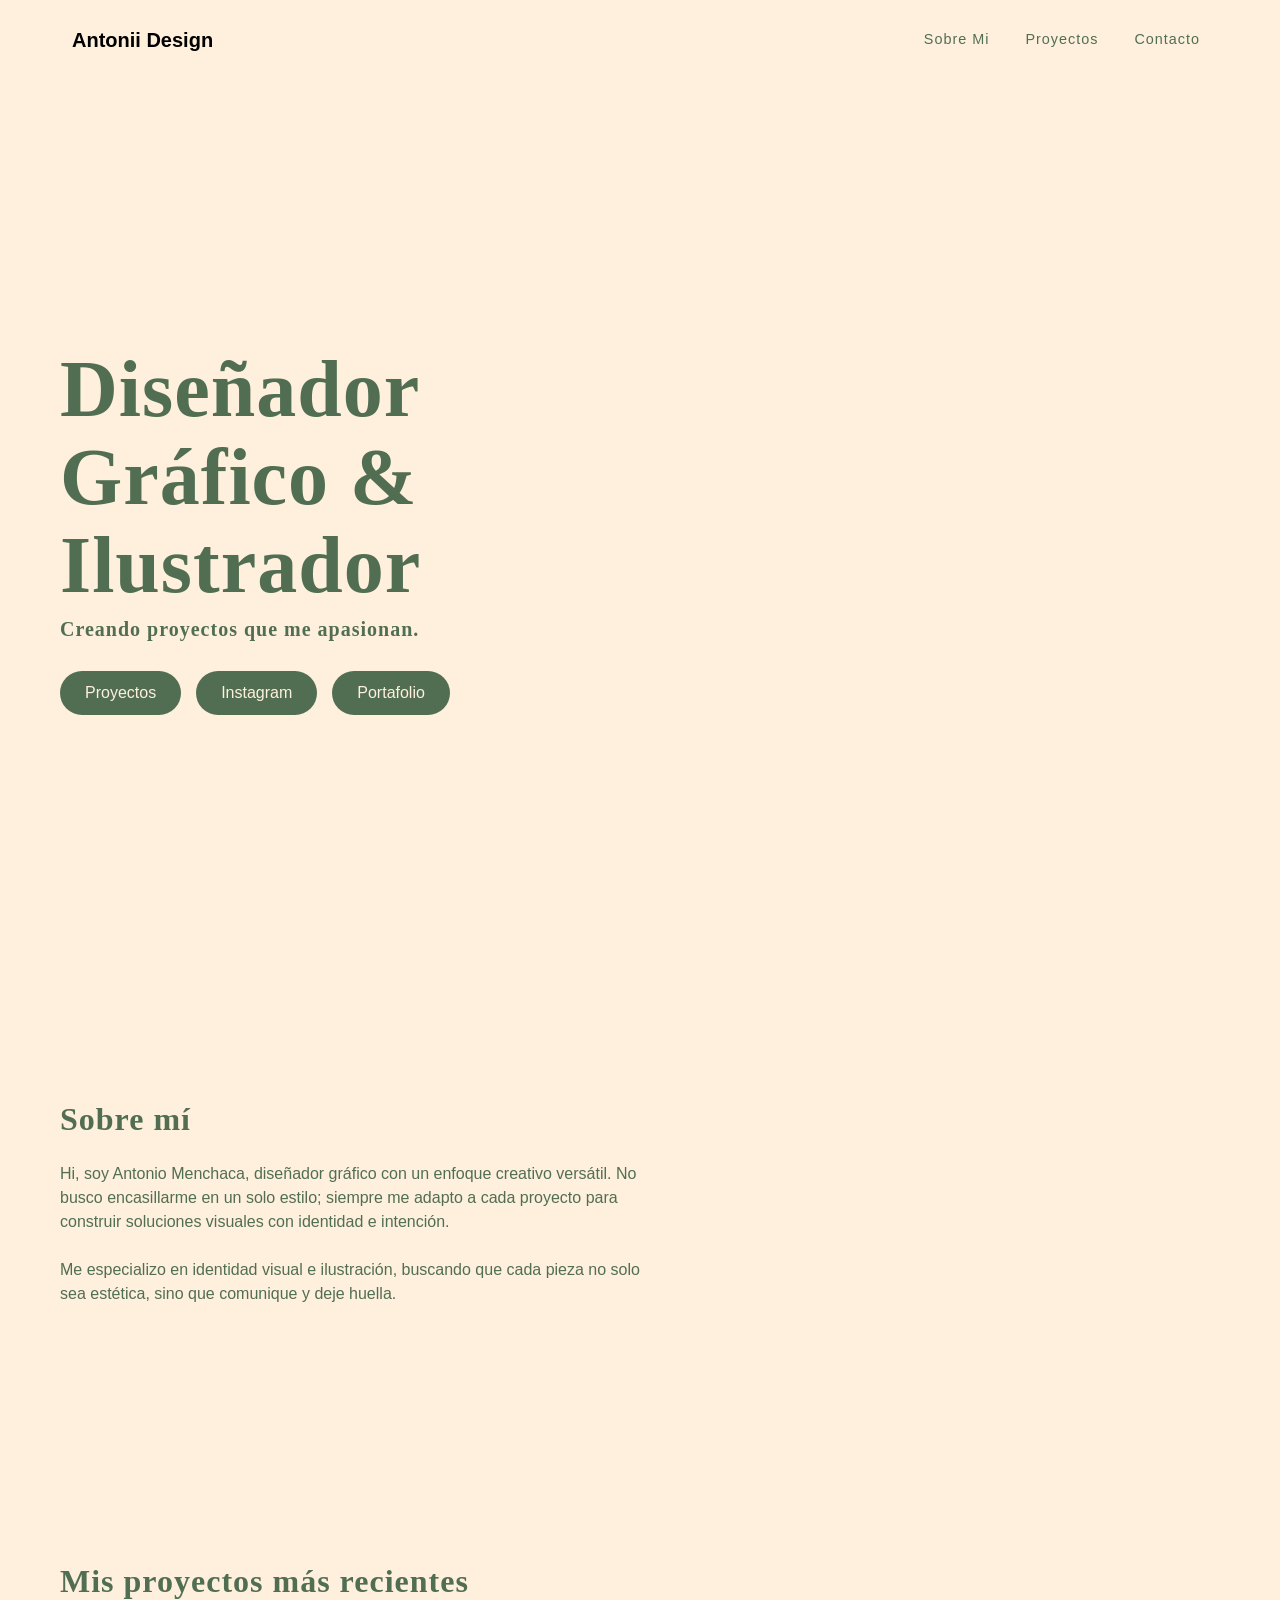
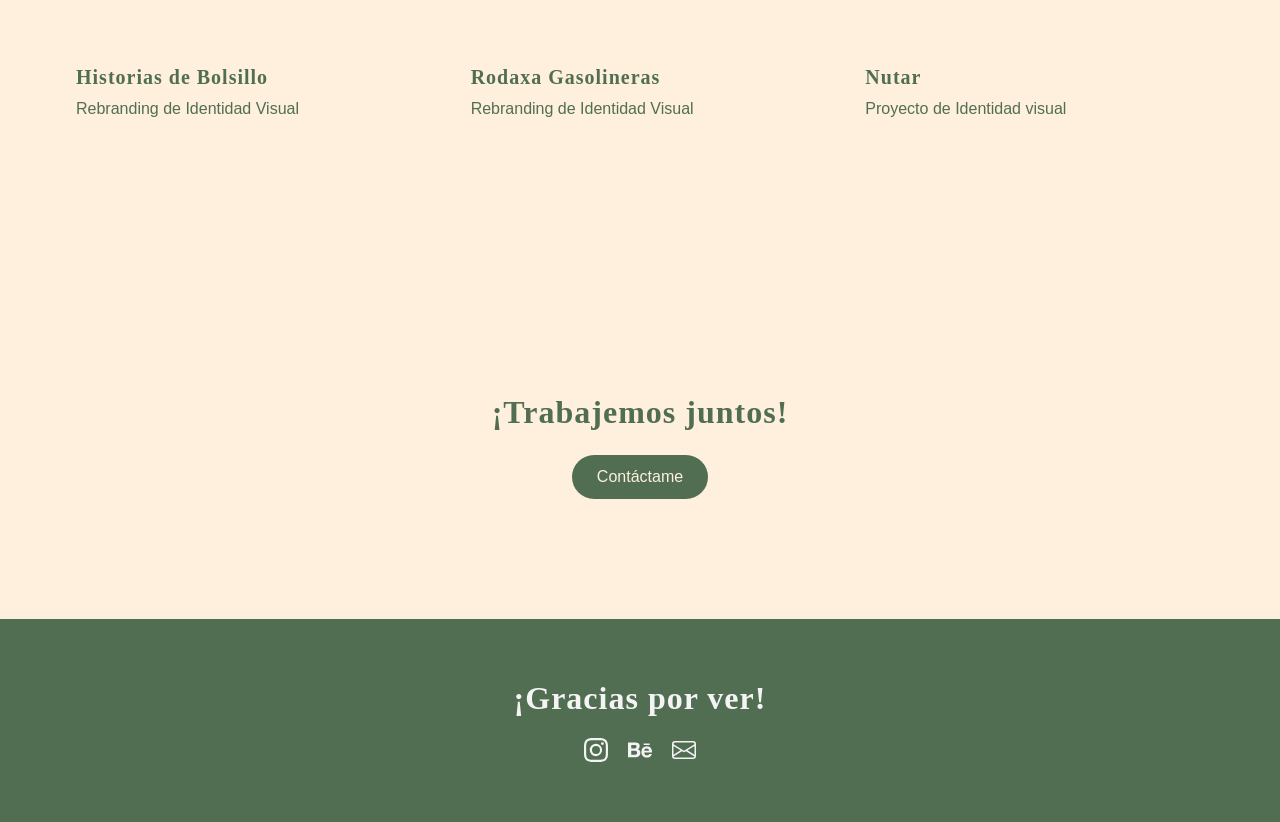
==== index.html @ 17c38a31 "Add files via upload" ====
<!DOCTYPE html>
<html lang="es">
<head>
    <meta charset="UTF-8">
    <meta name="viewport" content="width=device-width, initial-scale=1.0">
    <title>Antonii Design | Portafolio</title>

    <link rel="stylesheet" href="css/bootstrap.min.css">
    <link rel="stylesheet" href="css/main.css">
</head>

<body>
<nav class="navbar navbar-expand-lg custom-navbar">
  <div class="container-fluid">
    <a class="navbar-brand" href="#">Antonii Design</a>

    <button class="navbar-toggler" type="button" data-bs-toggle="collapse" data-bs-target="#navbarSupportedContent">
      <span class="navbar-toggler-icon"></span>
    </button>

    <div class="collapse navbar-collapse" id="navbarSupportedContent">
      <ul class="navbar-nav ms-auto">
        <li class="nav-item"><a class="nav-link" href="#about">Sobre Mi</a></li>
        <li class="nav-item"><a class="nav-link" href="#projects">Proyectos</a></li>
        <li class="nav-item"><a class="nav-link" href="#contact">Contacto</a></li>
      </ul>
    </div>
  </div>
</nav>

<main>
<section class="portada">
    <div class="hero-content">
        <h1>Diseñador Gráfico & Ilustrador</h1>
        <h5>Creando proyectos que me apasionan.</h5>

        <div class="hero-buttons">
            <a href="#projects" class="btn btn-custom">Proyectos</a>

            <a href="https://www.instagram.com/by.antonii/" target="_blank" class="btn btn-custom">
                Instagram
            </a>

            <a href="https://www.behance.net/gallery/246729935/PORTAFOLIO-2026-ANTONII-DESIGN" target="_blank" class="btn btn-custom">
                Portafolio
            </a>
        </div>
    </div>
</section>

<!-- ABOUT -->
<section id="about" class="main">
    <h2 class="mb-4">Sobre mí</h2>

    <p style="max-width:600px;">
        Hi, soy Antonio Menchaca, diseñador gráfico con un enfoque creativo versátil. 
        No busco encasillarme en un solo estilo; siempre me adapto a cada proyecto para 
        construir soluciones visuales con identidad e intención.

        <br><br>

        Me especializo en identidad visual e ilustración, buscando que cada pieza no solo 
        sea estética, sino que comunique y deje huella.
    </p>
</section>

<section id="projects" class="projects">
    <h2 class="mb-5">Mis proyectos más recientes</h2>

    <div class="row g-4">

        <!-- PROYECTO 1 -->
        <div class="col-md-4">
            <div class="card">
                <img src="img/HdeB.jpg" class="img-fluid" alt="">
                <div class="p-3">
                    <h5>Historias de Bolsillo</h5>
                    <p>
                        Rebranding de Identidad Visual
                    </p>
                </div>
            </div>
        </div>

        <!-- PROYECTO 2 -->
        <div class="col-md-4">
            <div class="card">
                <img src="img/Rodaxa.jpg" class="img-fluid" alt="">
                <div class="p-3">
                    <h5>Rodaxa Gasolineras</h5>
                    <p>
                        Rebranding de Identidad Visual
                    </p>
                </div>
            </div>
        </div>

        <!-- PROYECTO 3 -->
        <div class="col-md-4">
            <div class="card">
                <img src="img/Nutar.jpg" class="img-fluid" alt="">
                <div class="p-3">
                    <h5>Nutar</h5>
                    <p>
                        Proyecto de Identidad visual
                    </p>
                </div>
            </div>
        </div>

    </div>
</section>

<section id="contact" class="contact text-center">
    <h2 class="mb-4">¡Trabajemos juntos!</h2>
    <a href="contact.html" class="btn btn-custom">Contáctame</a>
</section>

</main>

<footer>
    <div class="footer-content">

        <h2>¡Gracias por ver!</h2>

        <div class="footer-icons">
            <a href="https://www.instagram.com/by.antonii/" target="_blank">
                <svg xmlns="http://www.w3.org/2000/svg" width="16" height="16" fill="currentColor" class="bi bi-instagram" viewBox="0 0 16 16">
                    <path d="M8 0C5.829 0 5.556.01 4.703.048 3.85.088 3.269.222 2.76.42a3.9 3.9 0 0 0-1.417.923A3.9 3.9 0 0 0 .42 2.76C.222 3.268.087 3.85.048 4.7.01 5.555 0 5.827 0 8.001c0 2.172.01 2.444.048 3.297.04.852.174 1.433.372 1.942.205.526.478.972.923 1.417.444.445.89.719 1.416.923.51.198 1.09.333 1.942.372C5.555 15.99 5.827 16 8 16s2.444-.01 3.298-.048c.851-.04 1.434-.174 1.943-.372a3.9 3.9 0 0 0 1.416-.923c.445-.445.718-.891.923-1.417.197-.509.332-1.09.372-1.942C15.99 10.445 16 10.173 16 8s-.01-2.445-.048-3.299c-.04-.851-.175-1.433-.372-1.941a3.9 3.9 0 0 0-.923-1.417A3.9 3.9 0 0 0 13.24.42c-.51-.198-1.092-.333-1.943-.372C10.443.01 10.172 0 7.998 0zm-.717 1.442h.718c2.136 0 2.389.007 3.232.046.78.035 1.204.166 1.486.275.373.145.64.319.92.599s.453.546.598.92c.11.281.24.705.275 1.485.039.843.047 1.096.047 3.231s-.008 2.389-.047 3.232c-.035.78-.166 1.203-.275 1.485a2.5 2.5 0 0 1-.599.919c-.28.28-.546.453-.92.598-.28.11-.704.24-1.485.276-.843.038-1.096.047-3.232.047s-2.39-.009-3.233-.047c-.78-.036-1.203-.166-1.485-.276a2.5 2.5 0 0 1-.92-.598 2.5 2.5 0 0 1-.6-.92c-.109-.281-.24-.705-.275-1.485-.038-.843-.046-1.096-.046-3.233s.008-2.388.046-3.231c.036-.78.166-1.204.276-1.486.145-.373.319-.64.599-.92s.546-.453.92-.598c.282-.11.705-.24 1.485-.276.738-.034 1.024-.044 2.515-.045zm4.988 1.328a.96.96 0 1 0 0 1.92.96.96 0 0 0 0-1.92m-4.27 1.122a4.109 4.109 0 1 0 0 8.217 4.109 4.109 0 0 0 0-8.217m0 1.441a2.667 2.667 0 1 1 0 5.334 2.667 2.667 0 0 1 0-5.334"/>
                </svg>
            </a>

            <a href="https://www.behance.net/antoniidesign" target="_blank">
               <svg xmlns="http://www.w3.org/2000/svg" width="16" height="16" fill="currentColor" class="bi bi-behance" viewBox="0 0 16 16">
                     <path d="M4.654 3c.461 0 .887.035 1.278.14.39.07.711.216.996.391s.497.426.641.747c.14.32.216.711.216 1.137 0 .496-.106.922-.356 1.242-.215.32-.566.606-.997.817.606.176 1.067.496 1.348.922s.461.957.461 1.563c0 .496-.105.922-.285 1.278a2.3 2.3 0 0 1-.782.887c-.32.215-.711.39-1.137.496a5.3 5.3 0 0 1-1.278.176L0 12.803V3zm-.285 3.978c.39 0 .71-.105.957-.285.246-.18.355-.497.355-.887 0-.216-.035-.426-.105-.567a1 1 0 0 0-.32-.355 1.8 1.8 0 0 0-.461-.176c-.176-.035-.356-.035-.567-.035H2.17v2.31c0-.005 2.2-.005 2.2-.005zm.105 4.193c.215 0 .426-.035.606-.07.176-.035.356-.106.496-.216s.25-.215.356-.39c.07-.176.14-.391.14-.641 0-.496-.14-.852-.426-1.102-.285-.215-.676-.32-1.137-.32H2.17v2.734h2.305zm6.858-.035q.428.427 1.278.426c.39 0 .746-.106 1.032-.286q.426-.32.53-.64h1.74c-.286.851-.712 1.457-1.278 1.848-.566.355-1.243.566-2.06.566a4.1 4.1 0 0 1-1.527-.285 2.8 2.8 0 0 1-1.137-.782 2.85 2.85 0 0 1-.712-1.172c-.175-.461-.25-.957-.25-1.528 0-.531.07-1.032.25-1.493.18-.46.426-.852.747-1.207.32-.32.711-.606 1.137-.782a4 4 0 0 1 1.493-.285c.606 0 1.137.105 1.598.355.46.25.817.532 1.102.958.285.39.496.851.641 1.348.07.496.105.996.07 1.563h-5.15c0 .58.21 1.11.496 1.396m2.24-3.732c-.25-.25-.642-.391-1.103-.391-.32 0-.566.07-.781.176s-.356.25-.496.39a.96.96 0 0 0-.25.497c-.036.175-.07.32-.07.46h3.196c-.07-.526-.25-.882-.497-1.132zm-3.127-3.728h3.978v.957h-3.978z"/>
                </svg>
            </a>

            <a href="contact.html">
                <svg xmlns="http://www.w3.org/2000/svg" width="16" height="16" fill="currentColor" class="bi bi-envelope" viewBox="0 0 16 16">
                    <path d="M0 4a2 2 0 0 1 2-2h12a2 2 0 0 1 2 2v8a2 2 0 0 1-2 2H2a2 2 0 0 1-2-2zm2-1a1 1 0 0 0-1 1v.217l7 4.2 7-4.2V4a1 1 0 0 0-1-1zm13 2.383-4.708 2.825L15 11.105zm-.034 6.876-5.64-3.471L8 9.583l-1.326-.795-5.64 3.47A1 1 0 0 0 2 13h12a1 1 0 0 0 .966-.741M1 11.105l4.708-2.897L1 5.383z"/>
                </svg>
            </a>

        </div>
    </div>
</footer>

<script src="js/bootstrap.bundle.min.js"></script>

</body>
</html>
---- css/main.css ----
/* =========================
   BASE
========================= */
body {
    background-color: #fef0dc;
    color: #516e53;
    font-family: 'Poppins', sans-serif;
}

h1, h2, h3, h4, h5 {
    font-family:'Poppins';
    font-weight: bold;
    letter-spacing: 1px;
}

.custom-navbar {
    background: transparent;
    padding: 20px 60px;
}

.navbar-brand {
    font-weight: 800;
}

.nav-link {
    color: #516e53 !important;
    margin-left: 20px;
    font-size: 0.9rem;
    letter-spacing: 1px;
    transition: opacity 0.3s ease;
}

.nav-link:hover {
    opacity: 0.6;
}

/* =========================
   HERO (PORTADA)
========================= */
.portada {
    height: 100vh;
    display: flex;
    align-items: center;
    padding: 0 60px;
}

.hero-content {
    max-width: 600px;
}

.hero-content h1 {
    font-size: 5rem;
    line-height: 1.1;
}

.hero-content p {
    margin-top: 20px;
    font-size: 1rem;
    opacity: 0.7;
}

/* BOTONES HERO */
.hero-buttons {
    display: flex;
    gap: 15px;
    margin-top: 30px;
    flex-wrap: wrap;
}

/* BOTÓN PRINCIPAL */
.btn-custom {
    background-color: #516e53;
    color: #fef0dc;
    border-radius: 30px;
    padding: 10px 25px;
    border: none;
    transition: all 0.3s ease;
}

.btn-custom:hover {
    background-color: transparent;
    border: 1px solid #516e53;
    color: #516e53;
}

/* BOTÓN SECUNDARIO */
.btn-outline-custom {
    border: 1px solid #516e53;
    color: #516e53;
    border-radius: 30px;
    padding: 10px 20px;
    transition: all 0.3s ease;
}

.btn-outline-custom:hover {
    background-color: #516e53;
    color: #fef0dc;
}

/* =========================
   SECCIONES
========================= */
.main,
.projects,
.contact {
    padding: 120px 60px;
}

/* =========================
   CARDS
========================= */
.card {
    background-color: transparent;
    color: #516e53;
    border: none;
    border-radius: 20px;
    overflow: hidden;
    transition: transform 0.3s ease, box-shadow 0.3s ease;
}

.card:hover {
    transform: translateY(-10px);
    box-shadow: 0 20px 40px rgba(0,0,0,0.1);
}

/* =========================
   FOOTER
========================= */
footer {
    background-color: #516e53;
    color: #f4f4f4;
    padding: 60px 20px;
}

.footer-content {
    text-align: center;
}

.footer-icons {
    margin-top: 20px;
    display: flex;
    justify-content: center;
    gap: 20px;
}

.footer-icons a {
    color: #f4f4f4;
    transition: transform 0.3s ease, opacity 0.3s ease;
}

.footer-icons a:hover {
    transform: translateY(-5px);
    opacity: 0.8;
}

.footer-icons svg {
    width: 24px;
    height: 24px;
}
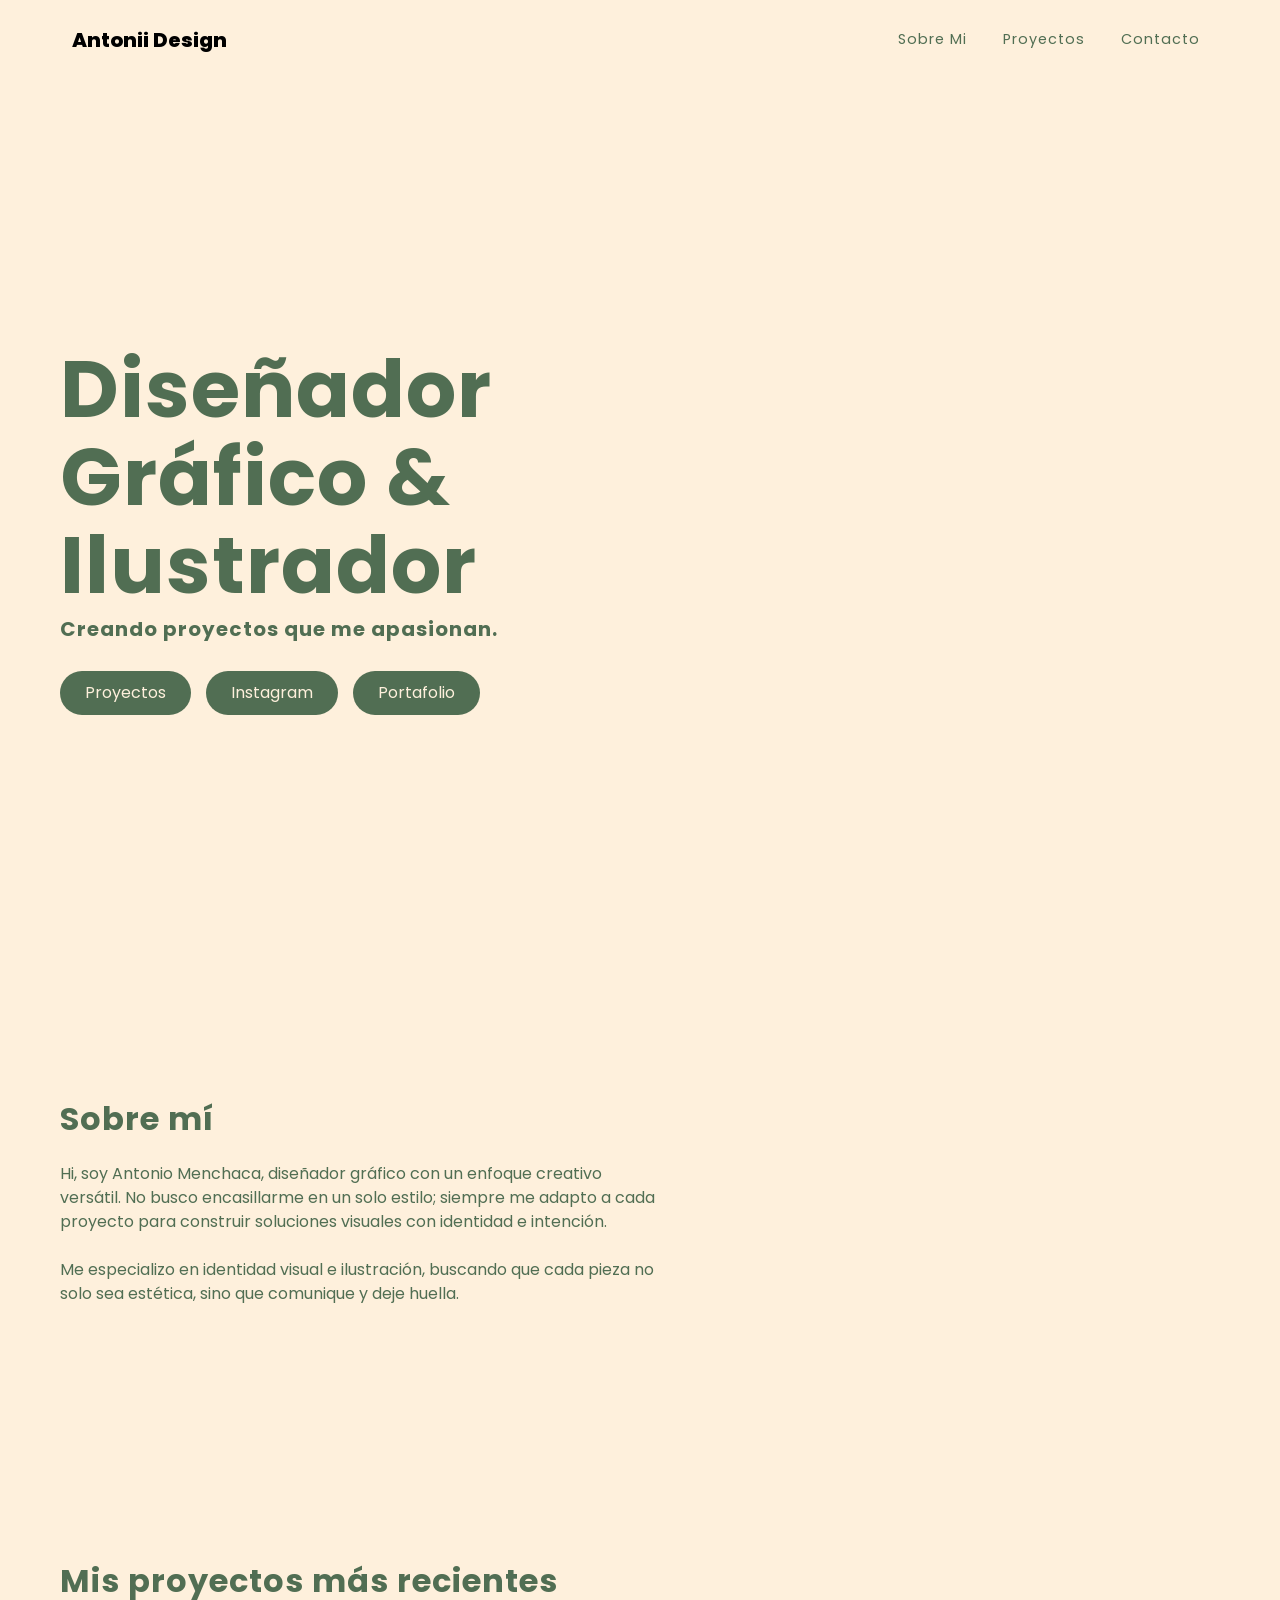
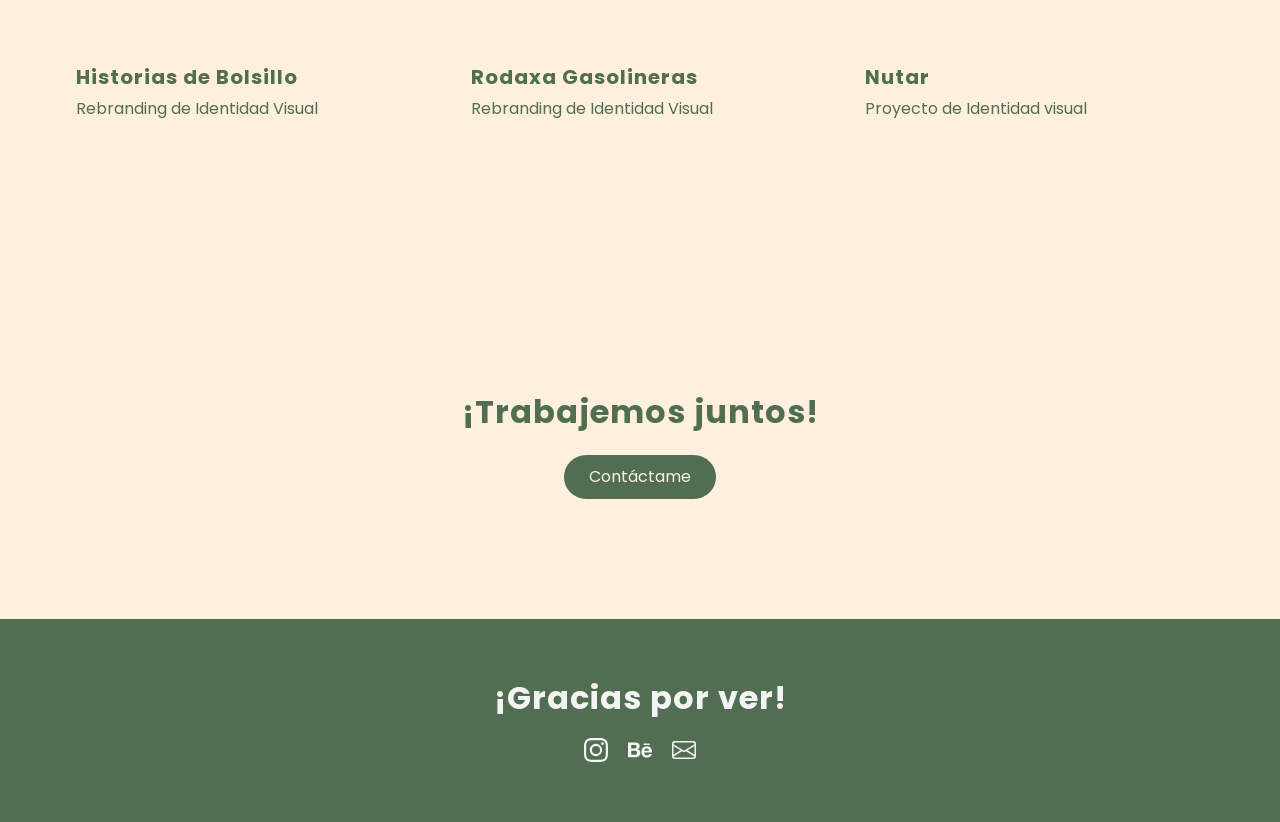
==== commit 2f265187: "Update index.html" ====
--- a/index.html
+++ b/index.html
@@ -7,6 +7,8 @@
 
     <link rel="stylesheet" href="css/bootstrap.min.css">
     <link rel="stylesheet" href="css/main.css">
+    <link href="https://fonts.googleapis.com/css2?family=Poppins:wght@300;400;600;800&display=swap" rel="stylesheet">
+    
 </head>
 
 <body>
@@ -149,4 +151,4 @@
 <script src="js/bootstrap.bundle.min.js"></script>
 
 </body>
-</html>+</html>
